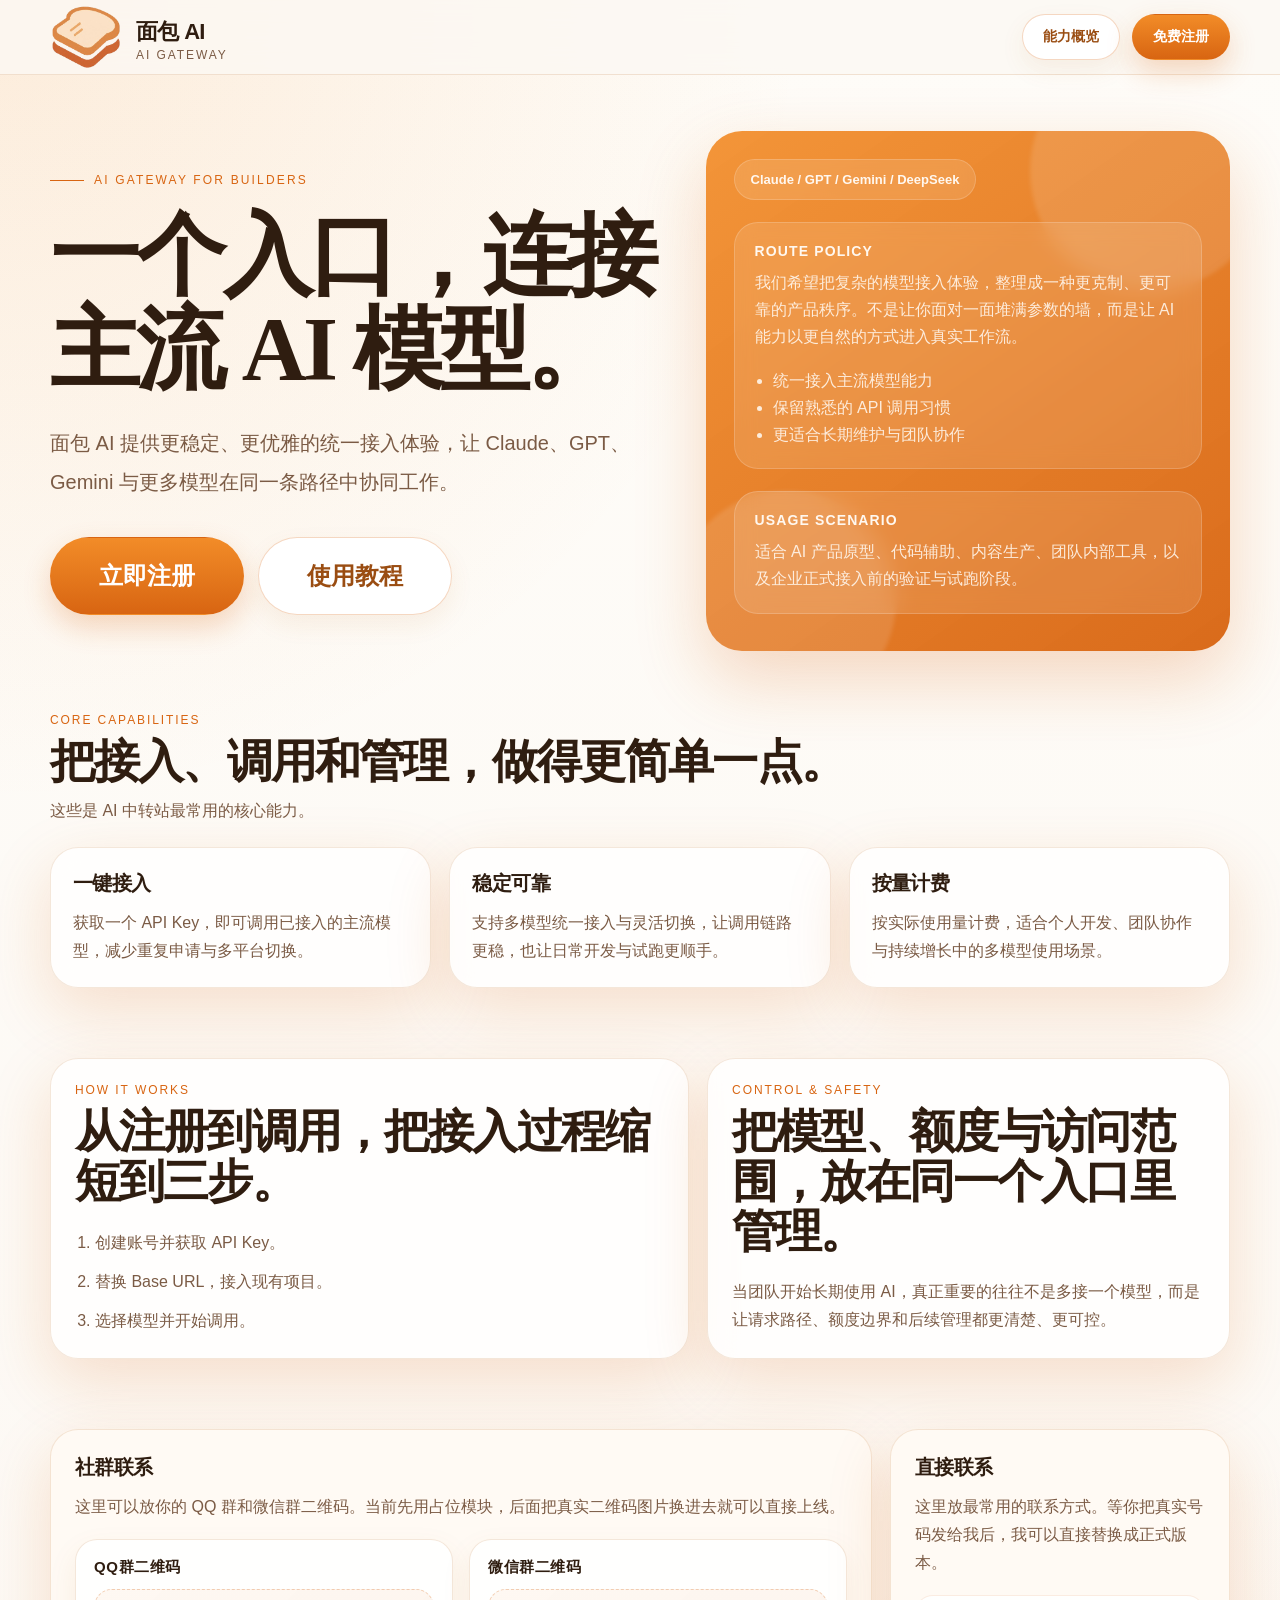
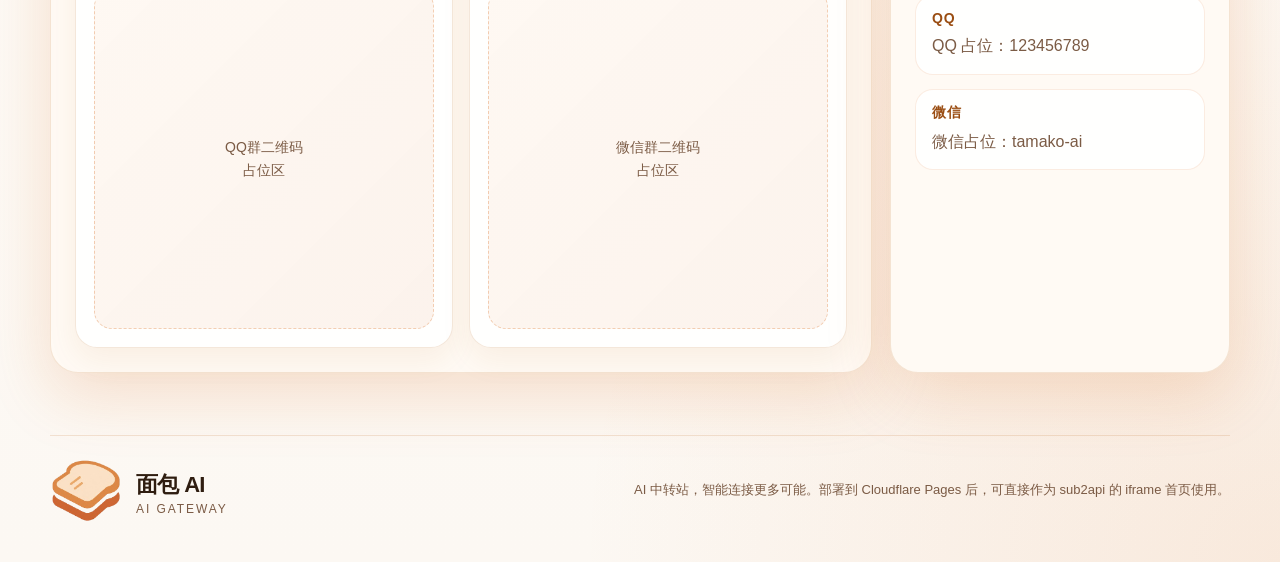
==== index.html @ 6a7656fc "Tighten contact card spacing" ====
<!doctype html>
<html lang="zh-CN">
<head>
  <meta charset="UTF-8">
  <meta name="viewport" content="width=device-width, initial-scale=1.0">
  <title>面包 AI | AI 中转站</title>
  <meta name="description" content="面包 AI 提供统一的 AI 接入入口，连接 Claude、GPT、Gemini 与更多模型。">
  <style>
    :root {
      --bg: #fcf8f3;
      --surface: rgba(255, 255, 255, 0.78);
      --surface-strong: #fffaf4;
      --fg: #2f1d10;
      --muted: #7b5b45;
      --line: rgba(184, 108, 31, 0.16);
      --accent: #f28c28;
      --accent-strong: #d86512;
      --shadow: 0 22px 64px rgba(216, 101, 18, 0.18);
      --radius: 28px;
      --max: 1180px;
      --font-display: "Iowan Old Style", "Noto Serif SC", "Source Han Serif SC", "Songti SC", serif;
      --font-body: -apple-system, BlinkMacSystemFont, "SF Pro Text", "PingFang SC", "Helvetica Neue", sans-serif;
    }

    * { box-sizing: border-box; }
    html { scroll-behavior: smooth; }
    body {
      margin: 0;
      color: var(--fg);
      font-family: var(--font-body);
      background:
        radial-gradient(circle at top left, rgba(242, 140, 40, 0.14) 0, transparent 32%),
        radial-gradient(circle at bottom right, rgba(216, 101, 18, 0.1) 0, transparent 28%),
        linear-gradient(180deg, #fefcf8 0%, var(--bg) 100%);
    }

    a { color: inherit; text-decoration: none; }
    img { display: block; max-width: 100%; }

    .shell {
      width: min(calc(100% - 32px), var(--max));
      margin: 0 auto;
    }

    .site-header {
      position: sticky;
      top: 0;
      z-index: 20;
      backdrop-filter: blur(16px);
      background: rgba(252, 248, 243, 0.82);
      border-bottom: 1px solid var(--line);
    }

    .header-row {
      display: flex;
      align-items: center;
      justify-content: space-between;
      gap: 20px;
      min-height: 74px;
    }

    .brand {
      display: flex;
      align-items: center;
      gap: 14px;
      min-width: 0;
    }

    .brand-mark {
      width: 72px;
      height: 72px;
      object-fit: contain;
      border-radius: 0;
      box-shadow: none;
      background: transparent;
      padding: 0;
      flex: none;
    }

    .brand-copy {
      display: flex;
      flex-direction: column;
      justify-content: center;
      min-height: 72px;
      padding-top: 8px;
    }

    .brand-copy strong {
      display: block;
      font-size: 22px;
      line-height: 1.1;
      letter-spacing: -0.03em;
    }

    .brand-copy span {
      display: block;
      margin-top: 4px;
      color: var(--muted);
      font-size: 12px;
      letter-spacing: 0.16em;
      text-transform: uppercase;
    }

    .header-actions {
      display: flex;
      gap: 12px;
      flex-wrap: wrap;
      justify-content: flex-end;
    }

    .btn {
      display: inline-flex;
      align-items: center;
      justify-content: center;
      min-height: 46px;
      padding: 0 20px;
      border-radius: 999px;
      border: 1px solid transparent;
      font-size: 14px;
      font-weight: 600;
      transition: transform 180ms ease, box-shadow 180ms ease, background 180ms ease;
    }

    .btn-hero-primary {
      min-height: 78px;
      padding: 0 48px;
      font-size: 24px;
      font-weight: 700;
      box-shadow: 0 22px 46px rgba(216, 101, 18, 0.34);
    }

    .btn-hero-secondary {
      min-height: 78px;
      padding: 0 48px;
      font-size: 24px;
      font-weight: 700;
    }

    .btn:hover { transform: translateY(-1px); }

    .btn-primary {
      color: #fff;
      background: linear-gradient(180deg, var(--accent), var(--accent-strong));
      box-shadow: 0 12px 28px rgba(216, 101, 18, 0.24);
    }

    .btn-secondary {
      background: rgba(255, 255, 255, 0.96);
      border-color: rgba(216, 101, 18, 0.26);
      color: #9a4d12;
      box-shadow: 0 10px 24px rgba(184, 108, 31, 0.08);
    }

    .hero {
      padding: 56px 0 36px;
    }

    .hero-grid {
      display: grid;
      grid-template-columns: minmax(0, 1.08fr) minmax(320px, 0.92fr);
      gap: 40px;
      align-items: center;
    }

    .hero-copy {
      max-width: 660px;
    }

    .eyebrow {
      display: inline-flex;
      align-items: center;
      gap: 10px;
      color: var(--accent-strong);
      font-size: 12px;
      letter-spacing: 0.18em;
      text-transform: uppercase;
    }

    .eyebrow::before {
      content: "";
      width: 34px;
      height: 1px;
      background: currentColor;
    }

    h1 {
      margin: 22px 0 0;
      max-width: 10.5em;
      font-family: var(--font-display);
      font-size: clamp(48px, 8vw, 90px);
      line-height: 1.04;
      letter-spacing: -0.04em;
    }

    .hero-copy p {
      margin: 28px 0 0;
      max-width: 34em;
      color: var(--muted);
      font-size: clamp(17px, 2.2vw, 20px);
      line-height: 1.92;
    }

    .hero-actions {
      display: flex;
      gap: 14px;
      flex-wrap: wrap;
      margin-top: 36px;
    }

    .feature-card,
    .panel,
    .cta {
      border: 1px solid var(--line);
      border-radius: var(--radius);
      background: var(--surface);
      backdrop-filter: blur(14px);
      box-shadow: var(--shadow);
    }

    .hero-visual {
      position: relative;
      overflow: hidden;
      min-height: 520px;
      padding: 28px;
      border-radius: 36px;
      background:
        linear-gradient(145deg, rgba(242, 140, 40, 0.92), rgba(216, 101, 18, 0.96)),
        linear-gradient(180deg, #fff, #fff);
      color: #fff8f0;
      box-shadow: 0 28px 70px rgba(216, 101, 18, 0.24);
    }

    .hero-visual::before,
    .hero-visual::after {
      content: "";
      position: absolute;
      border-radius: 999px;
      background: rgba(255, 255, 255, 0.12);
      filter: blur(2px);
    }

    .hero-visual::before {
      top: -80px;
      right: -40px;
      width: 240px;
      height: 240px;
    }

    .hero-visual::after {
      bottom: -60px;
      left: -30px;
      width: 220px;
      height: 220px;
    }

    .visual-chip,
    .visual-panel {
      position: relative;
      z-index: 1;
      border: 1px solid rgba(255, 255, 255, 0.18);
      border-radius: 24px;
      background: rgba(255, 248, 240, 0.12);
      backdrop-filter: blur(10px);
    }

    .visual-chip {
      display: inline-flex;
      align-items: center;
      gap: 10px;
      padding: 12px 16px;
      font-size: 13px;
      font-weight: 600;
    }

    .visual-panel {
      margin-top: 22px;
      padding: 20px;
    }

    .visual-panel strong {
      display: block;
      margin-bottom: 10px;
      font-size: 14px;
      letter-spacing: 0.08em;
      text-transform: uppercase;
    }

    .visual-panel p,
    .visual-list li {
      margin: 0;
      color: rgba(255, 248, 240, 0.88);
      line-height: 1.7;
    }

    .visual-list {
      margin: 16px 0 0;
      padding-left: 18px;
    }

    .section {
      padding: 26px 0 44px;
    }

    .section-head {
      display: flex;
      flex-direction: column;
      gap: 10px;
      margin-bottom: 22px;
    }

    .section-head small {
      color: var(--accent-strong);
      font-size: 12px;
      letter-spacing: 0.16em;
      text-transform: uppercase;
    }

    .section-head h2 {
      margin: 0;
      font-family: var(--font-display);
      font-size: clamp(30px, 4vw, 46px);
      line-height: 1.08;
      letter-spacing: -0.04em;
    }

    .section-head p {
      margin: 0;
      max-width: 780px;
      color: var(--muted);
      line-height: 1.8;
    }

    .feature-grid {
      display: grid;
      grid-template-columns: repeat(3, minmax(0, 1fr));
      gap: 18px;
    }

    .feature-card {
      padding: 22px;
    }

    .feature-card h3,
    .panel h3,
    .cta h3 {
      margin: 0 0 12px;
      font-size: 20px;
      letter-spacing: -0.03em;
    }

    .feature-card p,
    .panel p,
    .cta p {
      margin: 0;
      color: var(--muted);
      line-height: 1.75;
    }

    .route-grid {
      display: grid;
      grid-template-columns: 1.1fr 0.9fr;
      gap: 18px;
    }

    .panel {
      padding: 24px;
    }

    .flow {
      margin: 0;
      padding-left: 20px;
      color: var(--muted);
    }

    .flow li { margin-top: 12px; line-height: 1.7; }

    .cta-wrap {
      display: grid;
      grid-template-columns: 1fr 340px;
      gap: 18px;
    }

    .cta {
      padding: 24px;
      background: var(--surface-strong);
    }

    .contact-grid {
      display: grid;
      grid-template-columns: repeat(2, minmax(0, 1fr));
      gap: 16px;
      margin-top: 18px;
    }

    .contact-card {
      padding: 18px;
      border: 1px solid var(--line);
      border-radius: 22px;
      background: rgba(255, 255, 255, 0.88);
      box-shadow: 0 12px 30px rgba(184, 108, 31, 0.08);
    }

    .contact-card strong {
      display: block;
      margin-bottom: 12px;
      font-size: 15px;
      letter-spacing: 0.04em;
    }

    .qr-placeholder {
      aspect-ratio: 1 / 1;
      width: 100%;
      border-radius: 18px;
      border: 1px dashed rgba(216, 101, 18, 0.28);
      background:
        linear-gradient(135deg, rgba(242, 140, 40, 0.06), rgba(216, 101, 18, 0.08)),
        #fff;
      display: flex;
      align-items: center;
      justify-content: center;
      color: var(--muted);
      font-size: 14px;
      text-align: center;
      line-height: 1.7;
      padding: 14px;
    }

    .contact-list {
      display: grid;
      gap: 14px;
      margin-top: 18px;
    }

    .contact-item {
      padding: 14px 16px;
      border-radius: 18px;
      background: rgba(255, 255, 255, 0.9);
      border: 1px solid rgba(216, 101, 18, 0.12);
    }

    .contact-item strong {
      display: block;
      margin-bottom: 6px;
      font-size: 14px;
      letter-spacing: 0.06em;
      text-transform: uppercase;
      color: #9a4d12;
    }

    .contact-item span {
      color: var(--muted);
      line-height: 1.7;
    }

    .footer {
      padding: 18px 0 36px;
    }

    .footer-row {
      display: flex;
      align-items: center;
      justify-content: space-between;
      gap: 18px;
      padding-top: 18px;
      border-top: 1px solid var(--line);
    }

    .footer-note {
      color: var(--muted);
      font-size: 13px;
      line-height: 1.7;
    }

    @media (max-width: 960px) {
      .hero-grid,
      .route-grid,
      .cta-wrap,
      .feature-grid {
        grid-template-columns: 1fr;
      }

      .hero-visual { min-height: 420px; }
      .contact-grid { grid-template-columns: 1fr; }
    }

    @media (max-width: 640px) {
      .shell { width: min(calc(100% - 24px), var(--max)); }
      .header-row,
      .footer-row { align-items: flex-start; flex-direction: column; }
      .header-actions { justify-content: flex-start; }
      .hero { padding-top: 36px; }
      .btn { width: 100%; }
      .hero-actions { flex-direction: column; }
    }
  </style>
</head>
<body>
  <header class="site-header">
    <div class="shell header-row">
      <a class="brand" href="#top" aria-label="面包 AI 首页">
        <img class="brand-mark" src="./logo.png" alt="面包 AI Logo">
        <div class="brand-copy">
          <strong>面包 AI</strong>
          <span>AI Gateway</span>
        </div>
      </a>
      <div class="header-actions">
        <a class="btn btn-secondary" href="#features">能力概览</a>
        <a class="btn btn-primary js-register-link" href="#start">免费注册</a>
      </div>
    </div>
  </header>

  <main id="top">
    <section class="hero">
      <div class="shell hero-grid">
        <div class="hero-copy">
          <div class="eyebrow">AI Gateway For Builders</div>
          <h1>一个入口，连接主流 AI 模型。</h1>
          <p>面包 AI 提供更稳定、更优雅的统一接入体验，让 Claude、GPT、Gemini 与更多模型在同一条路径中协同工作。</p>
          <div class="hero-actions">
            <a class="btn btn-primary btn-hero-primary js-register-link" href="#start">立即注册</a>
            <a class="btn btn-secondary btn-hero-secondary" href="#features">使用教程</a>
          </div>
        </div>

        <div class="hero-visual" aria-hidden="true">
          <div class="visual-chip">Claude / GPT / Gemini / DeepSeek</div>
          <div class="visual-panel">
            <strong>Route Policy</strong>
            <p>我们希望把复杂的模型接入体验，整理成一种更克制、更可靠的产品秩序。不是让你面对一面堆满参数的墙，而是让 AI 能力以更自然的方式进入真实工作流。</p>
            <ul class="visual-list">
              <li>统一接入主流模型能力</li>
              <li>保留熟悉的 API 调用习惯</li>
              <li>更适合长期维护与团队协作</li>
            </ul>
          </div>
          <div class="visual-panel">
            <strong>Usage Scenario</strong>
            <p>适合 AI 产品原型、代码辅助、内容生产、团队内部工具，以及企业正式接入前的验证与试跑阶段。</p>
          </div>
        </div>
      </div>
    </section>

    <section class="section" id="features">
      <div class="shell">
        <div class="section-head">
          <small>Core Capabilities</small>
          <h2>把接入、调用和管理，做得更简单一点。</h2>
          <p>这些是 AI 中转站最常用的核心能力。</p>
        </div>
        <div class="feature-grid">
          <article class="feature-card">
            <h3>一键接入</h3>
            <p>获取一个 API Key，即可调用已接入的主流模型，减少重复申请与多平台切换。</p>
          </article>
          <article class="feature-card">
            <h3>稳定可靠</h3>
            <p>支持多模型统一接入与灵活切换，让调用链路更稳，也让日常开发与试跑更顺手。</p>
          </article>
          <article class="feature-card">
            <h3>按量计费</h3>
            <p>按实际使用量计费，适合个人开发、团队协作与持续增长中的多模型使用场景。</p>
          </article>
        </div>
      </div>
    </section>

    <section class="section" id="routes">
      <div class="shell route-grid">
        <article class="panel">
          <div class="section-head">
            <small>How It Works</small>
            <h2>从注册到调用，把接入过程缩短到三步。</h2>
          </div>
          <ol class="flow">
            <li>创建账号并获取 API Key。</li>
            <li>替换 Base URL，接入现有项目。</li>
            <li>选择模型并开始调用。</li>
          </ol>
        </article>
        <article class="panel">
          <div class="section-head">
            <small>Control & Safety</small>
            <h2>把模型、额度与访问范围，放在同一个入口里管理。</h2>
          </div>
          <p>当团队开始长期使用 AI，真正重要的往往不是多接一个模型，而是让请求路径、额度边界和后续管理都更清楚、更可控。</p>
        </article>
      </div>
    </section>

    <section class="section" id="start">
      <div class="shell cta-wrap">
        <article class="cta">
          <h3>社群联系</h3>
          <p>这里可以放你的 QQ 群和微信群二维码。当前先用占位模块，后面把真实二维码图片换进去就可以直接上线。</p>
          <div class="contact-grid">
            <div class="contact-card">
              <strong>QQ群二维码</strong>
              <div class="qr-placeholder">QQ群二维码<br>占位区</div>
            </div>
            <div class="contact-card">
              <strong>微信群二维码</strong>
              <div class="qr-placeholder">微信群二维码<br>占位区</div>
            </div>
          </div>
        </article>
        <article class="cta">
          <h3>直接联系</h3>
          <p>这里放最常用的联系方式。等你把真实号码发给我后，我可以直接替换成正式版本。</p>
          <div class="contact-list">
            <div class="contact-item">
              <strong>QQ</strong>
              <span>QQ 占位：123456789</span>
            </div>
            <div class="contact-item">
              <strong>微信</strong>
              <span>微信占位：tamako-ai</span>
            </div>
          </div>
        </article>
      </div>
    </section>
  </main>

  <footer class="footer">
    <div class="shell footer-row">
      <div class="brand">
        <img class="brand-mark" src="./logo.png" alt="面包 AI Logo">
        <div class="brand-copy">
          <strong>面包 AI</strong>
          <span>AI Gateway</span>
        </div>
      </div>
      <div class="footer-note">AI 中转站，智能连接更多可能。部署到 Cloudflare Pages 后，可直接作为 sub2api 的 iframe 首页使用。</div>
    </div>
  </footer>

  <script>
    (function () {
      const links = document.querySelectorAll('.js-register-link');
      let origin = '';

      if (document.referrer) {
        try {
          origin = new URL(document.referrer).origin;
        } catch (error) {
          origin = '';
        }
      }

      if (!origin) return;

      links.forEach((link) => {
        link.href = origin + '/register';
        link.target = '_top';
        link.rel = 'noopener';
      });
    })();
  </script>
</body>
</html>
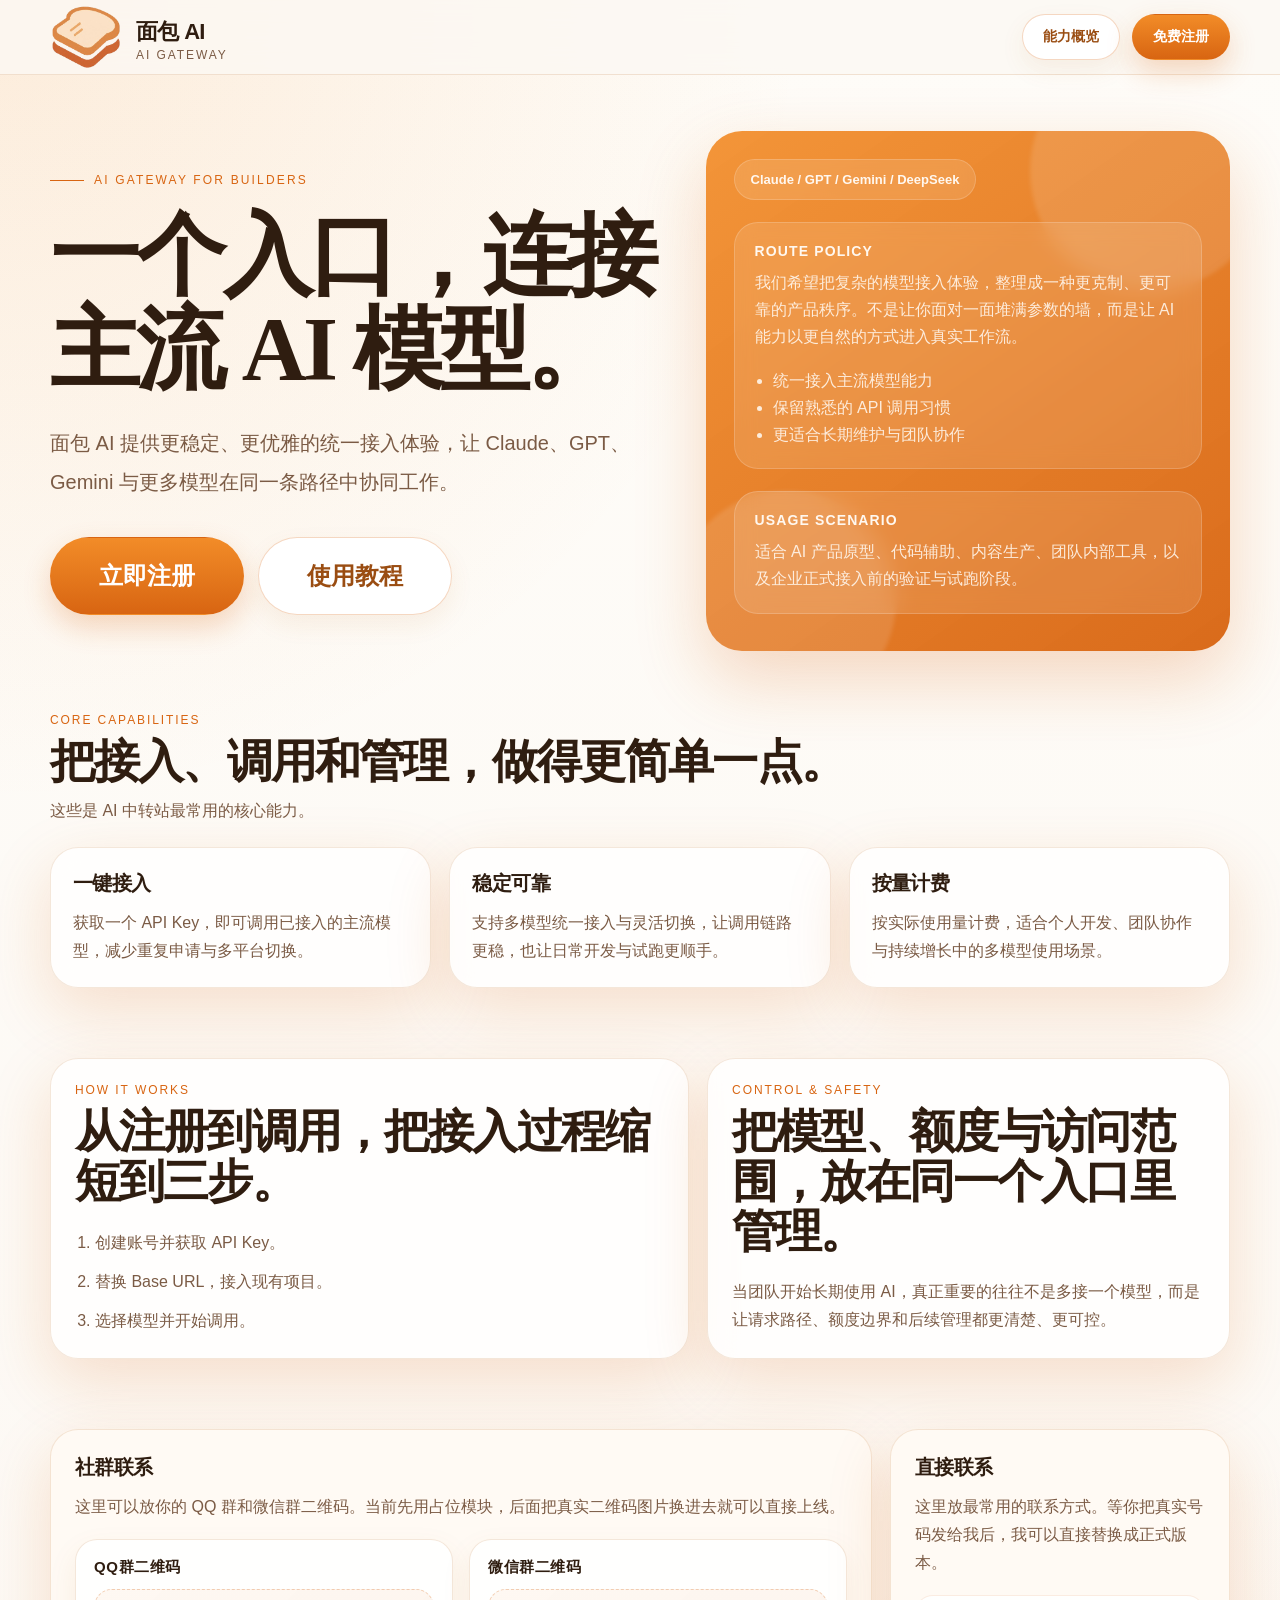
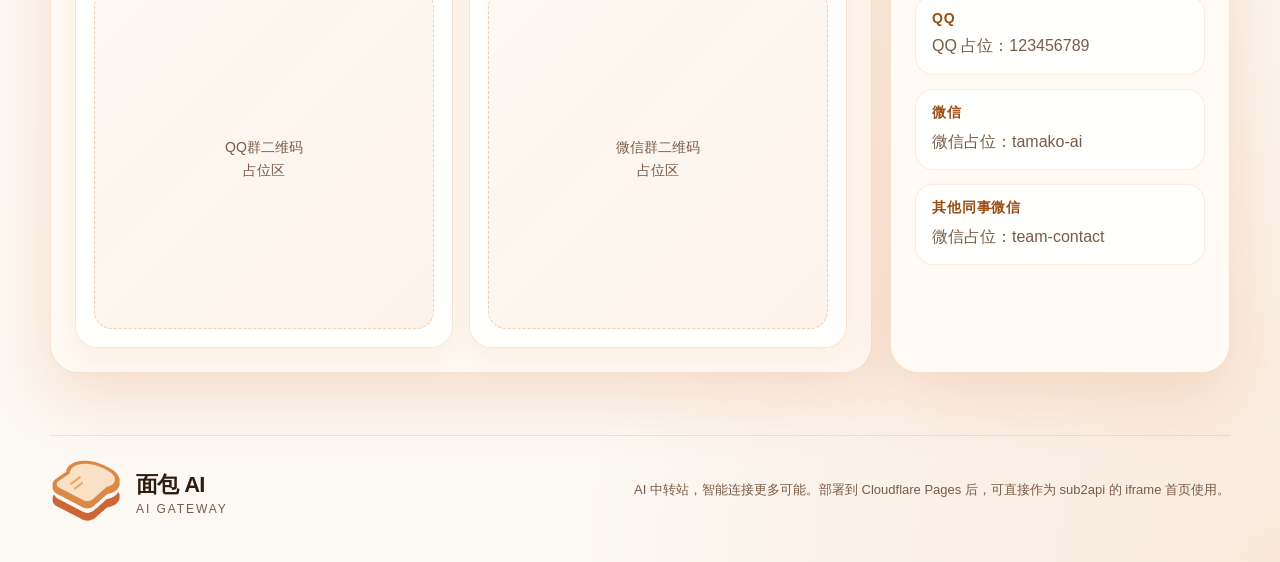
==== commit 3dff43fb: "Add teammate contact placeholder" ====
--- a/index.html
+++ b/index.html
@@ -618,6 +618,10 @@
               <strong>微信</strong>
               <span>微信占位：tamako-ai</span>
             </div>
+            <div class="contact-item">
+              <strong>其他同事微信</strong>
+              <span>微信占位：team-contact</span>
+            </div>
           </div>
         </article>
       </div>
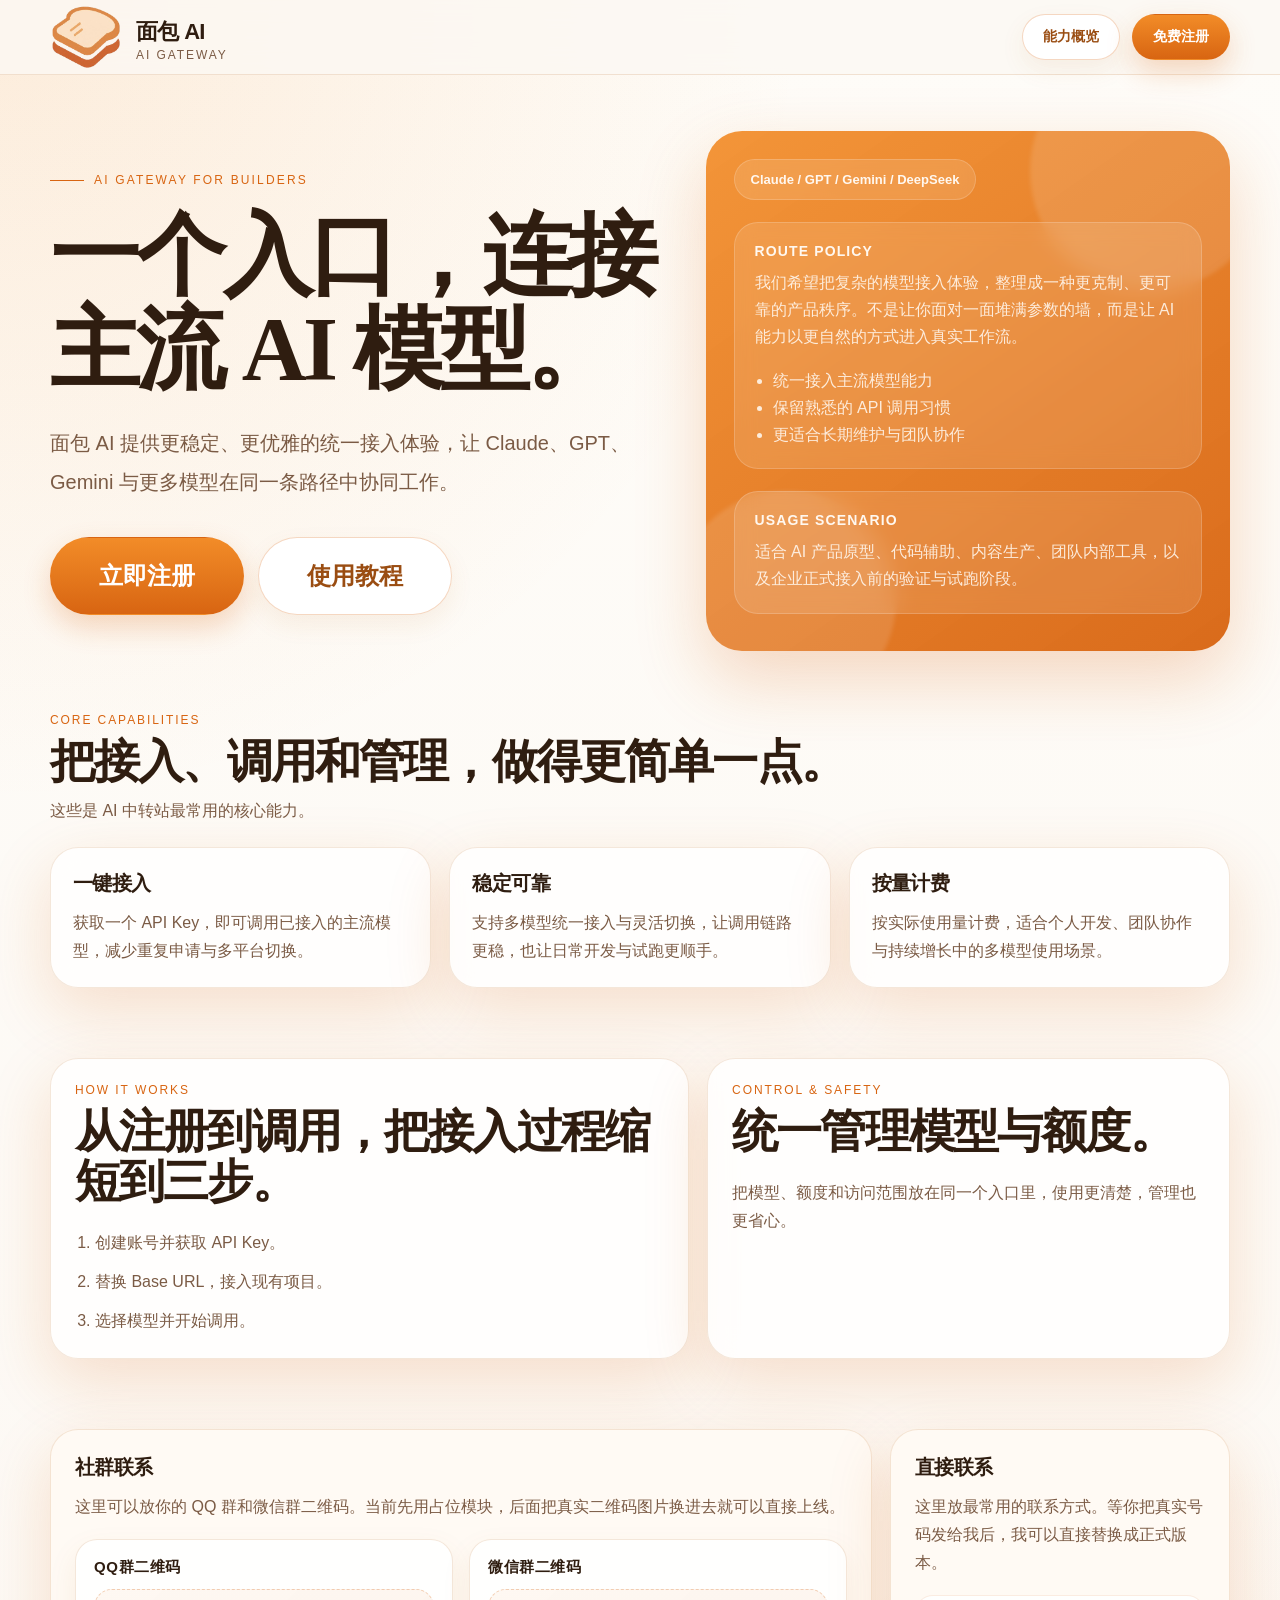
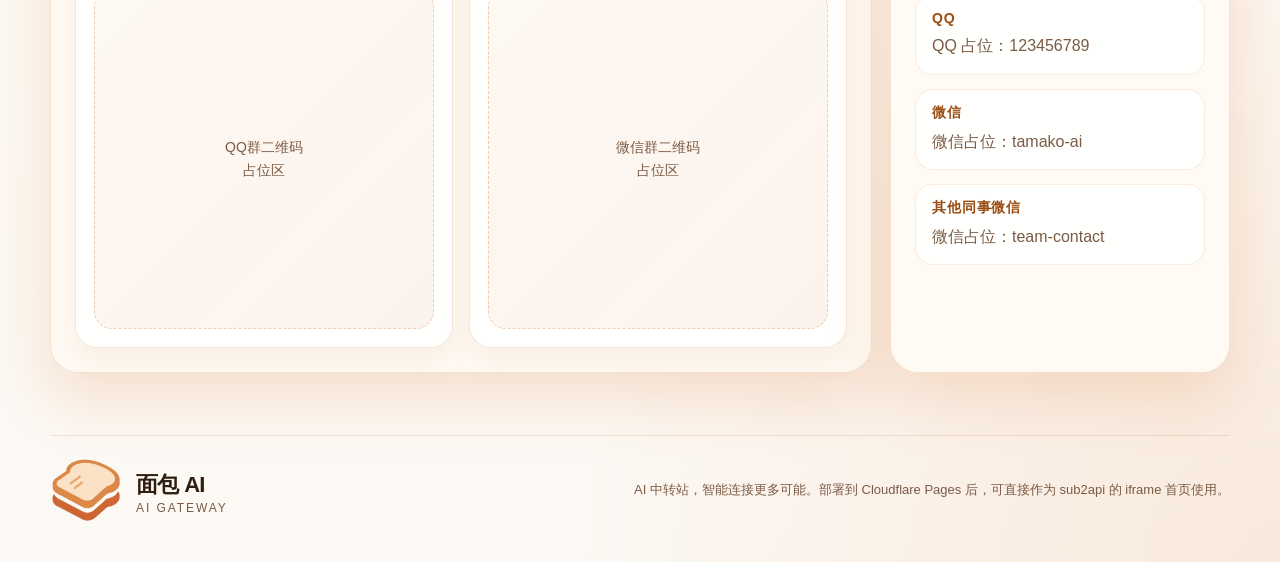
==== commit 4655d0ad: "Shorten control section copy" ====
--- a/index.html
+++ b/index.html
@@ -583,9 +583,9 @@
         <article class="panel">
           <div class="section-head">
             <small>Control & Safety</small>
-            <h2>把模型、额度与访问范围，放在同一个入口里管理。</h2>
+            <h2>统一管理模型与额度。</h2>
           </div>
-          <p>当团队开始长期使用 AI，真正重要的往往不是多接一个模型，而是让请求路径、额度边界和后续管理都更清楚、更可控。</p>
+          <p>把模型、额度和访问范围放在同一个入口里，使用更清楚，管理也更省心。</p>
         </article>
       </div>
     </section>
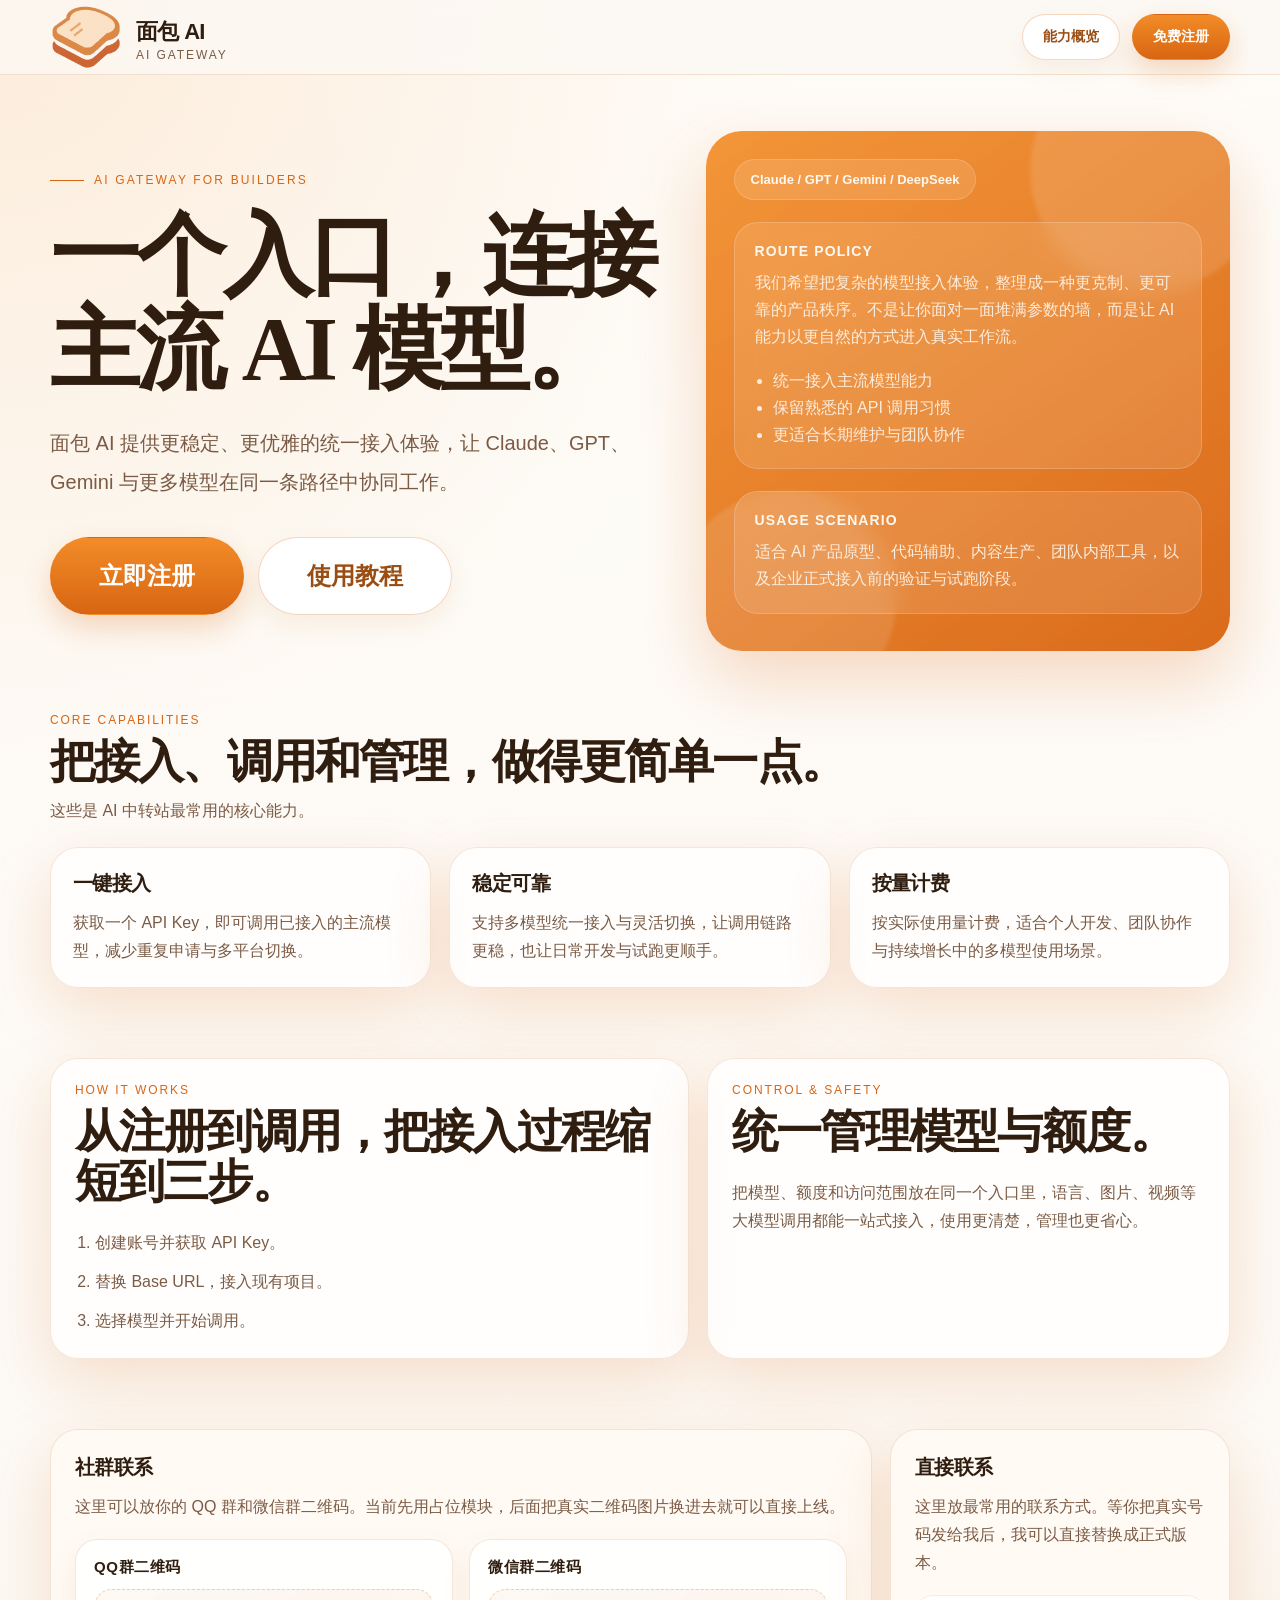
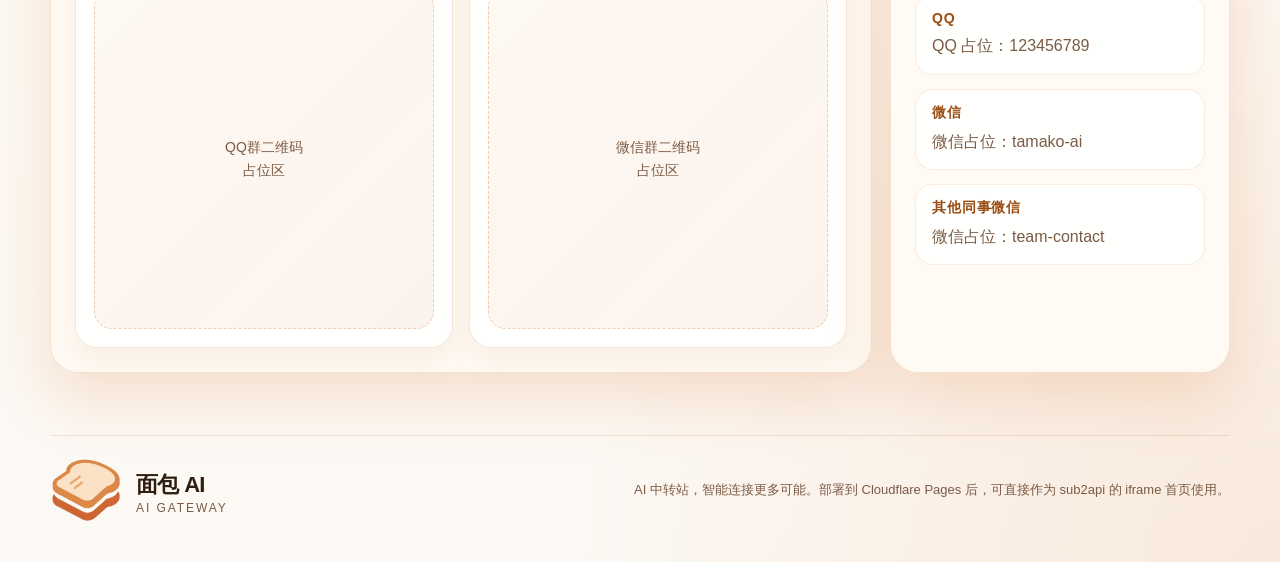
==== commit c9c57d11: "Refine control section description" ====
--- a/index.html
+++ b/index.html
@@ -585,7 +585,7 @@
             <small>Control & Safety</small>
             <h2>统一管理模型与额度。</h2>
           </div>
-          <p>把模型、额度和访问范围放在同一个入口里，使用更清楚，管理也更省心。</p>
+          <p>把模型、额度和访问范围放在同一个入口里，语言、图片、视频等大模型调用都能一站式接入，使用更清楚，管理也更省心。</p>
         </article>
       </div>
     </section>
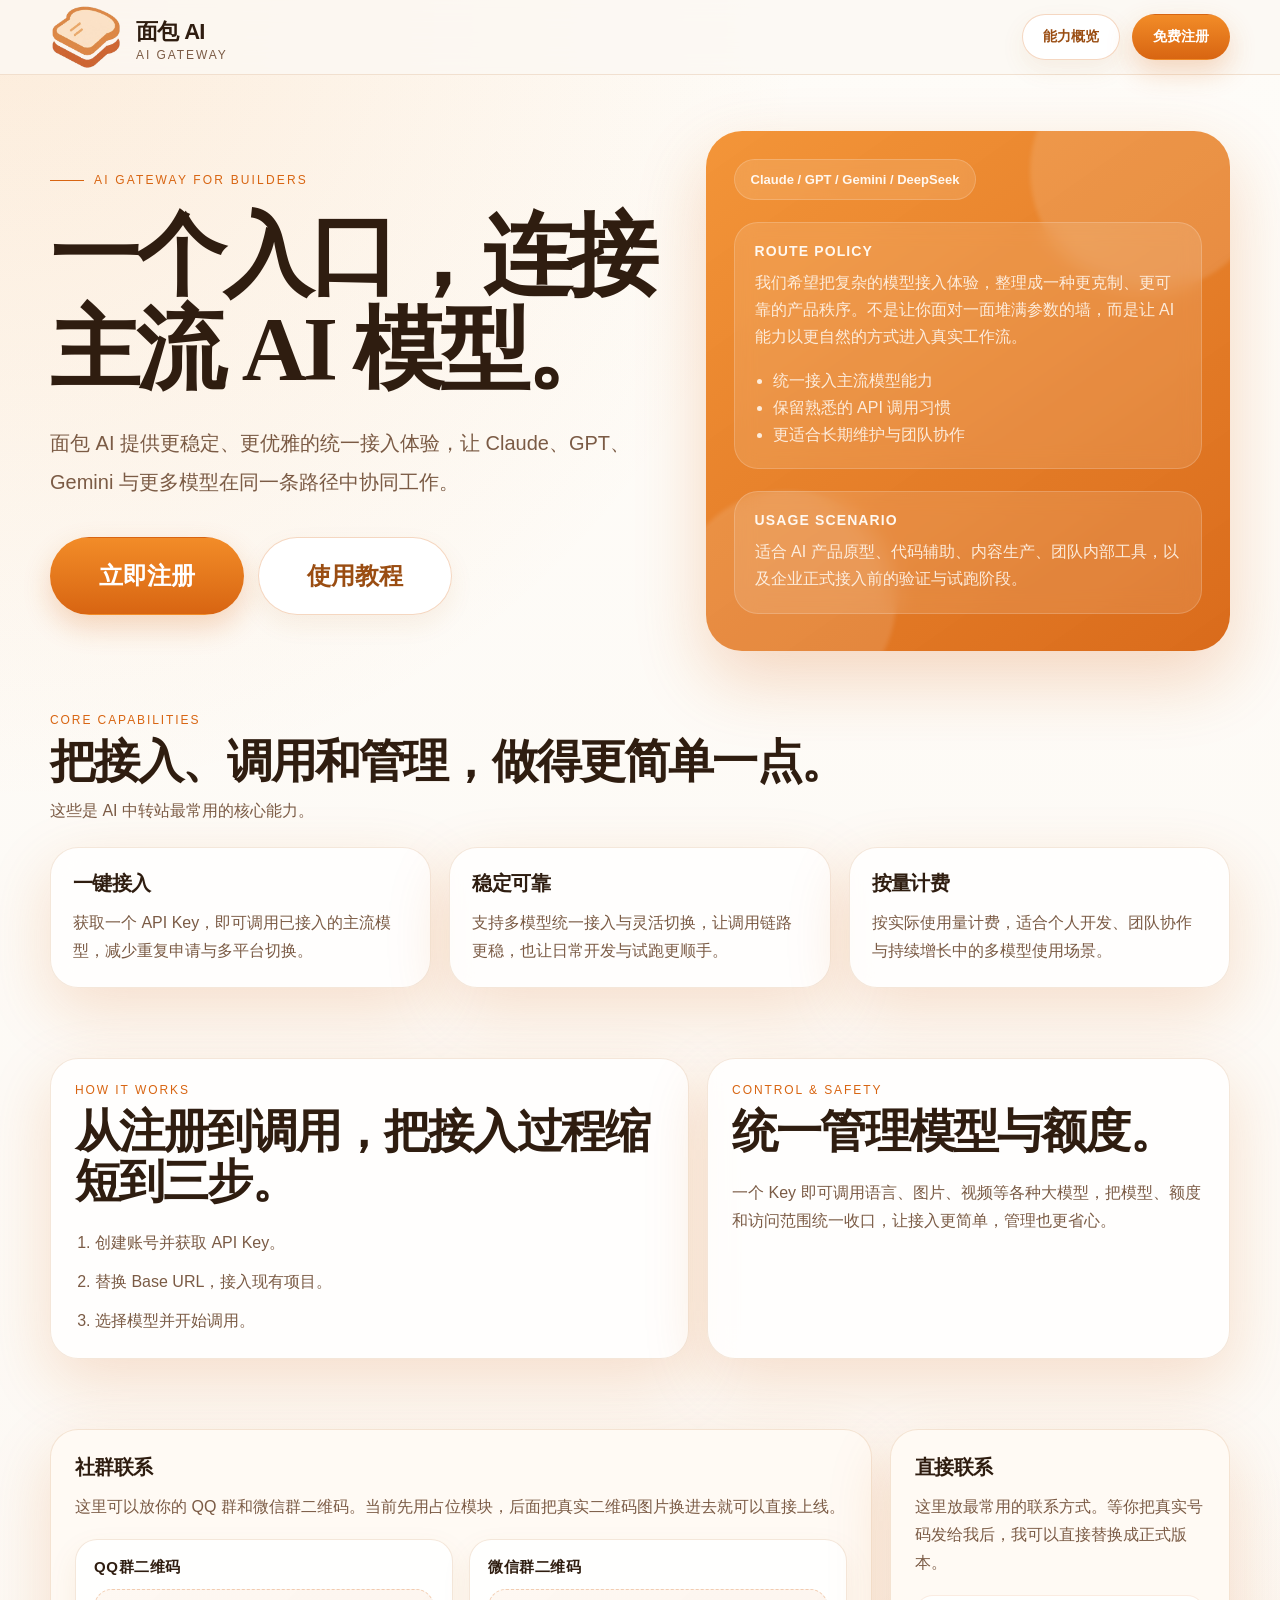
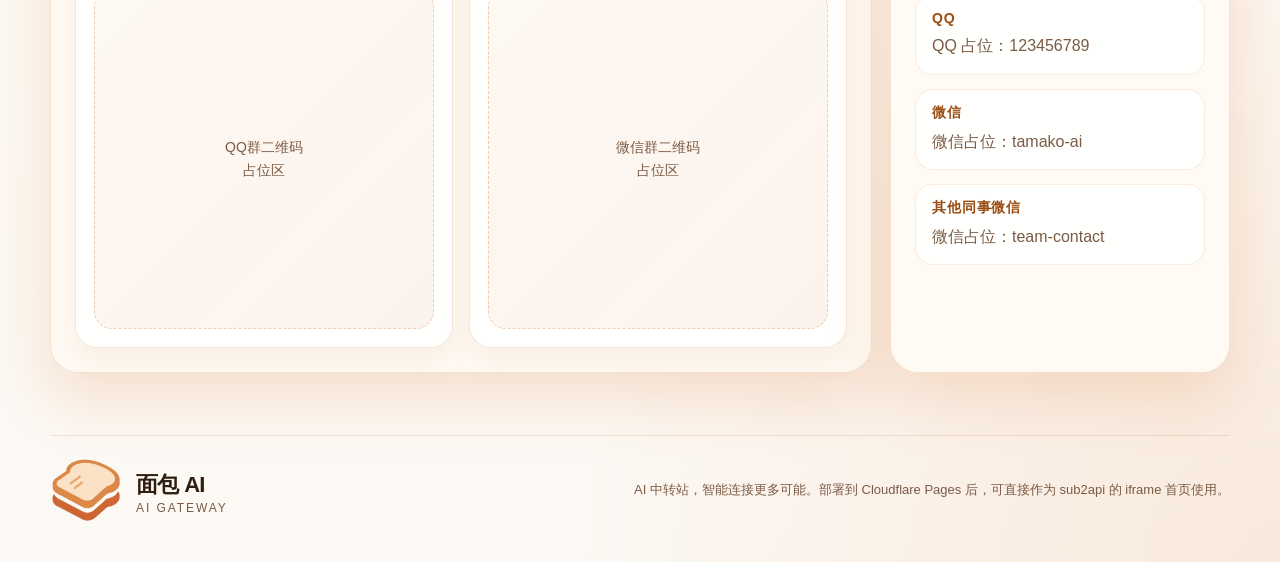
==== commit 1e542d64: "Emphasize one-key multi-model access" ====
--- a/index.html
+++ b/index.html
@@ -585,7 +585,7 @@
             <small>Control & Safety</small>
             <h2>统一管理模型与额度。</h2>
           </div>
-          <p>把模型、额度和访问范围放在同一个入口里，语言、图片、视频等大模型调用都能一站式接入，使用更清楚，管理也更省心。</p>
+          <p>一个 Key 即可调用语言、图片、视频等各种大模型，把模型、额度和访问范围统一收口，让接入更简单，管理也更省心。</p>
         </article>
       </div>
     </section>
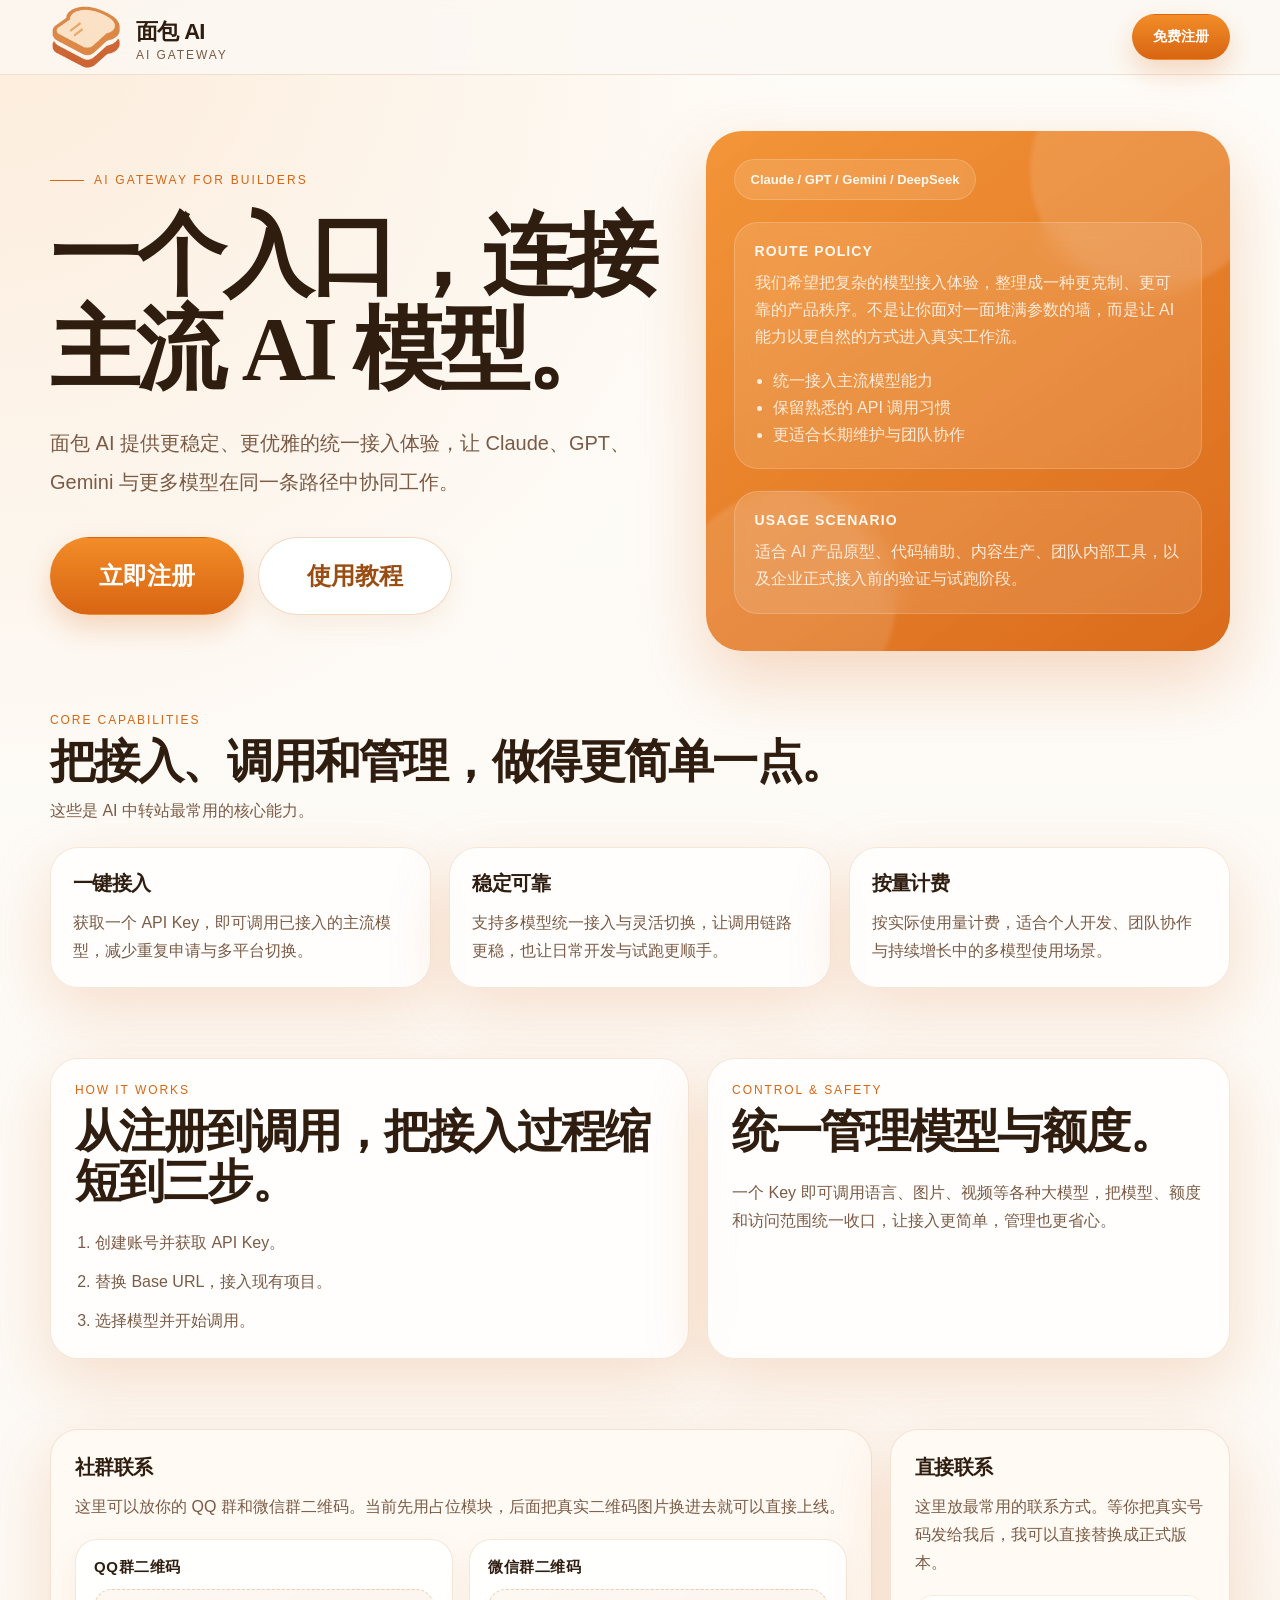
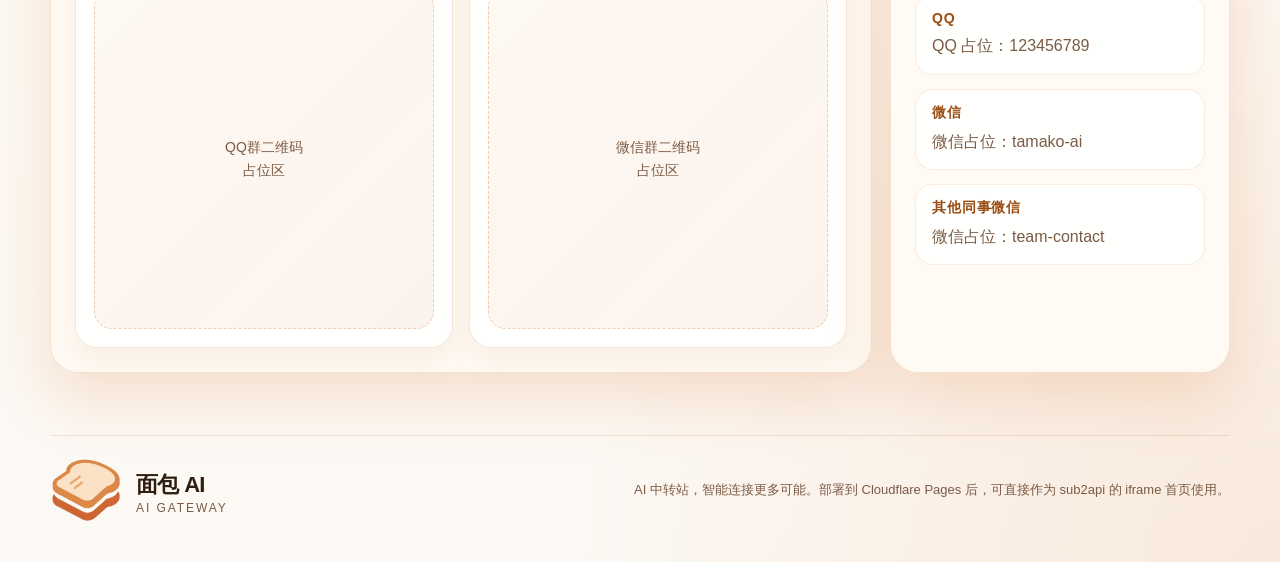
==== commit 18487129: "Simplify header CTA" ====
--- a/index.html
+++ b/index.html
@@ -505,7 +505,6 @@
         </div>
       </a>
       <div class="header-actions">
-        <a class="btn btn-secondary" href="#features">能力概览</a>
         <a class="btn btn-primary js-register-link" href="#start">免费注册</a>
       </div>
     </div>
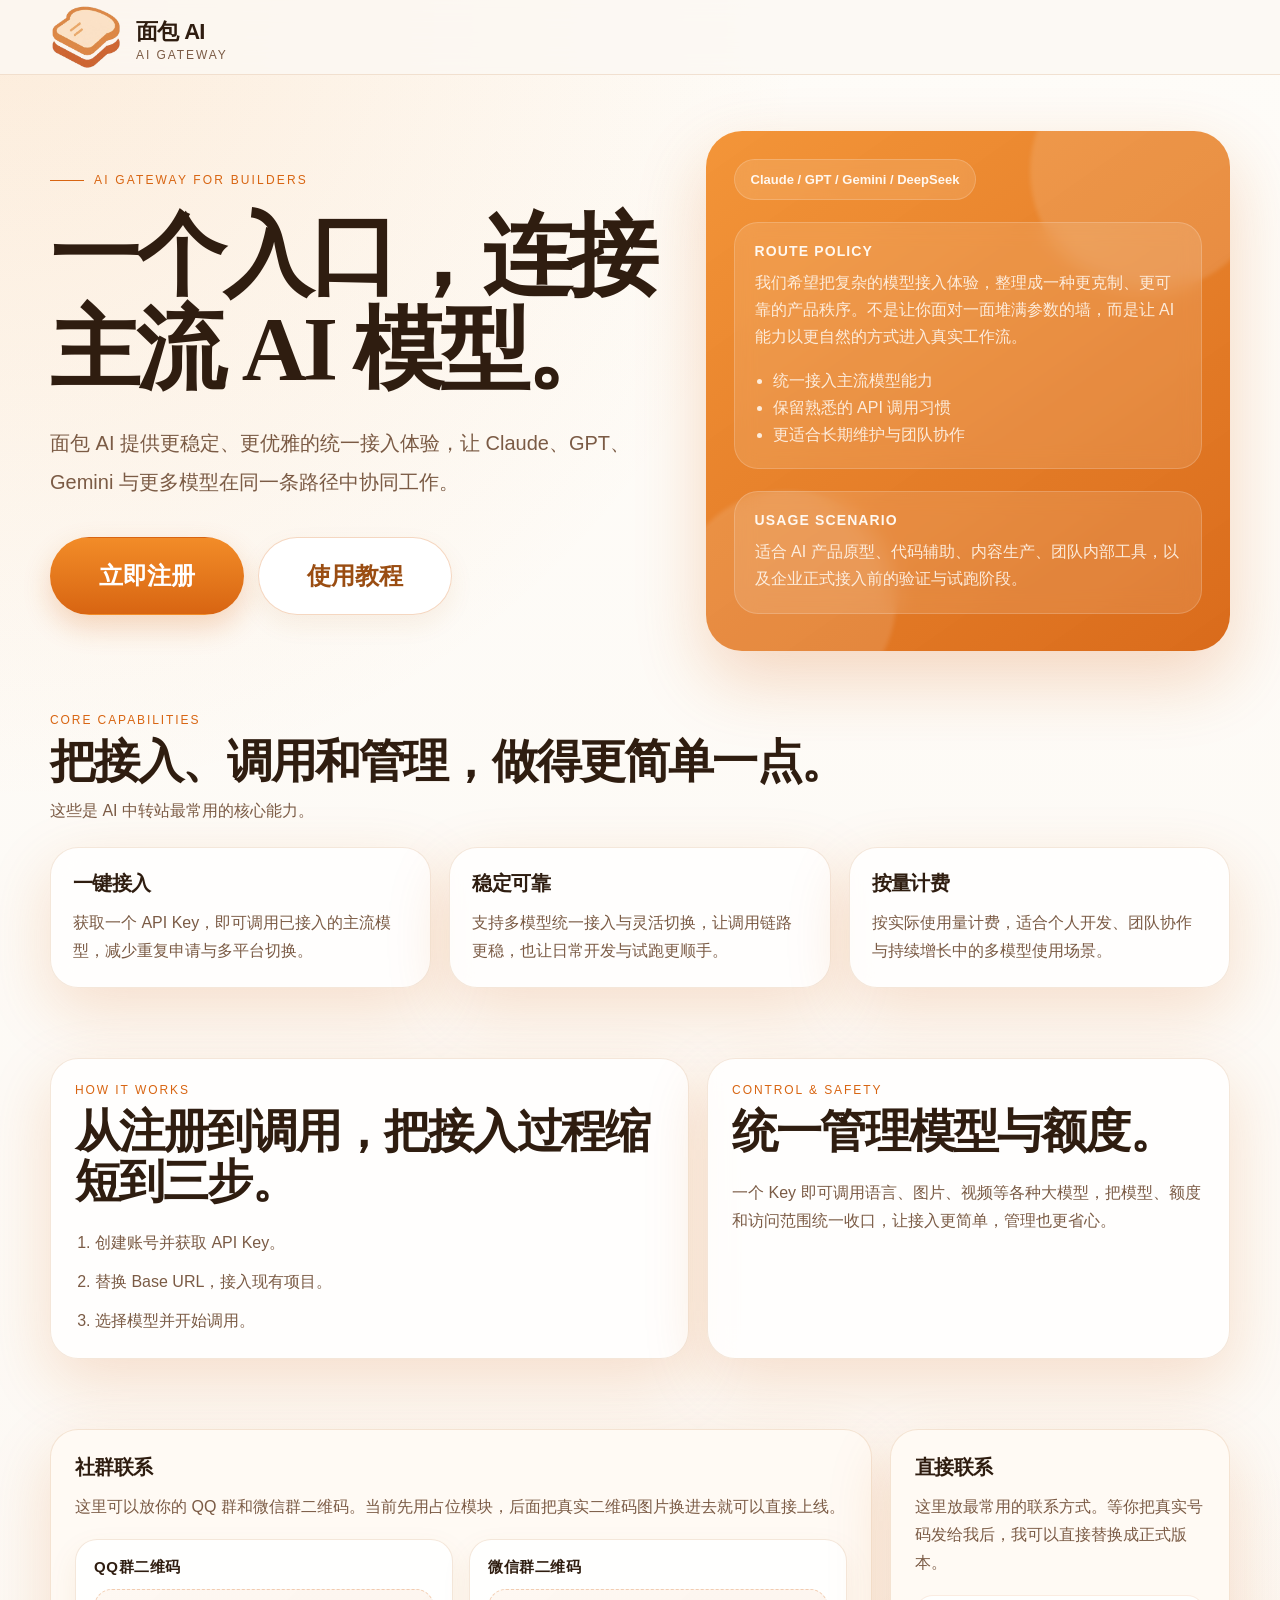
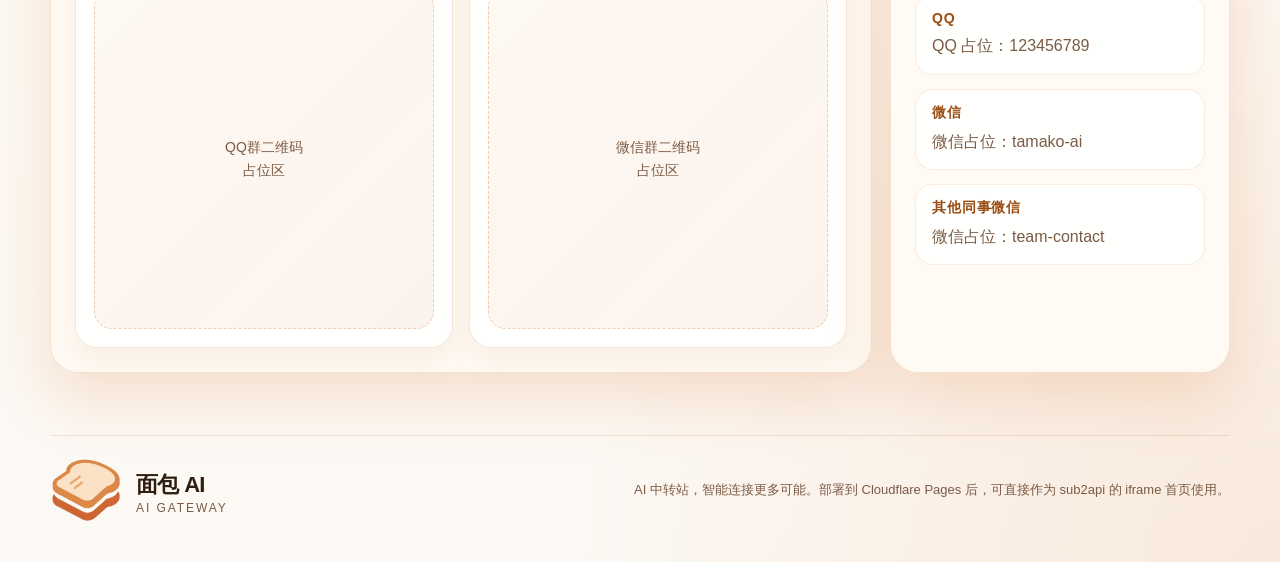
==== commit 03e2ee66: "Remove header register button" ====
--- a/index.html
+++ b/index.html
@@ -504,9 +504,6 @@
           <span>AI Gateway</span>
         </div>
       </a>
-      <div class="header-actions">
-        <a class="btn btn-primary js-register-link" href="#start">免费注册</a>
-      </div>
     </div>
   </header>
 
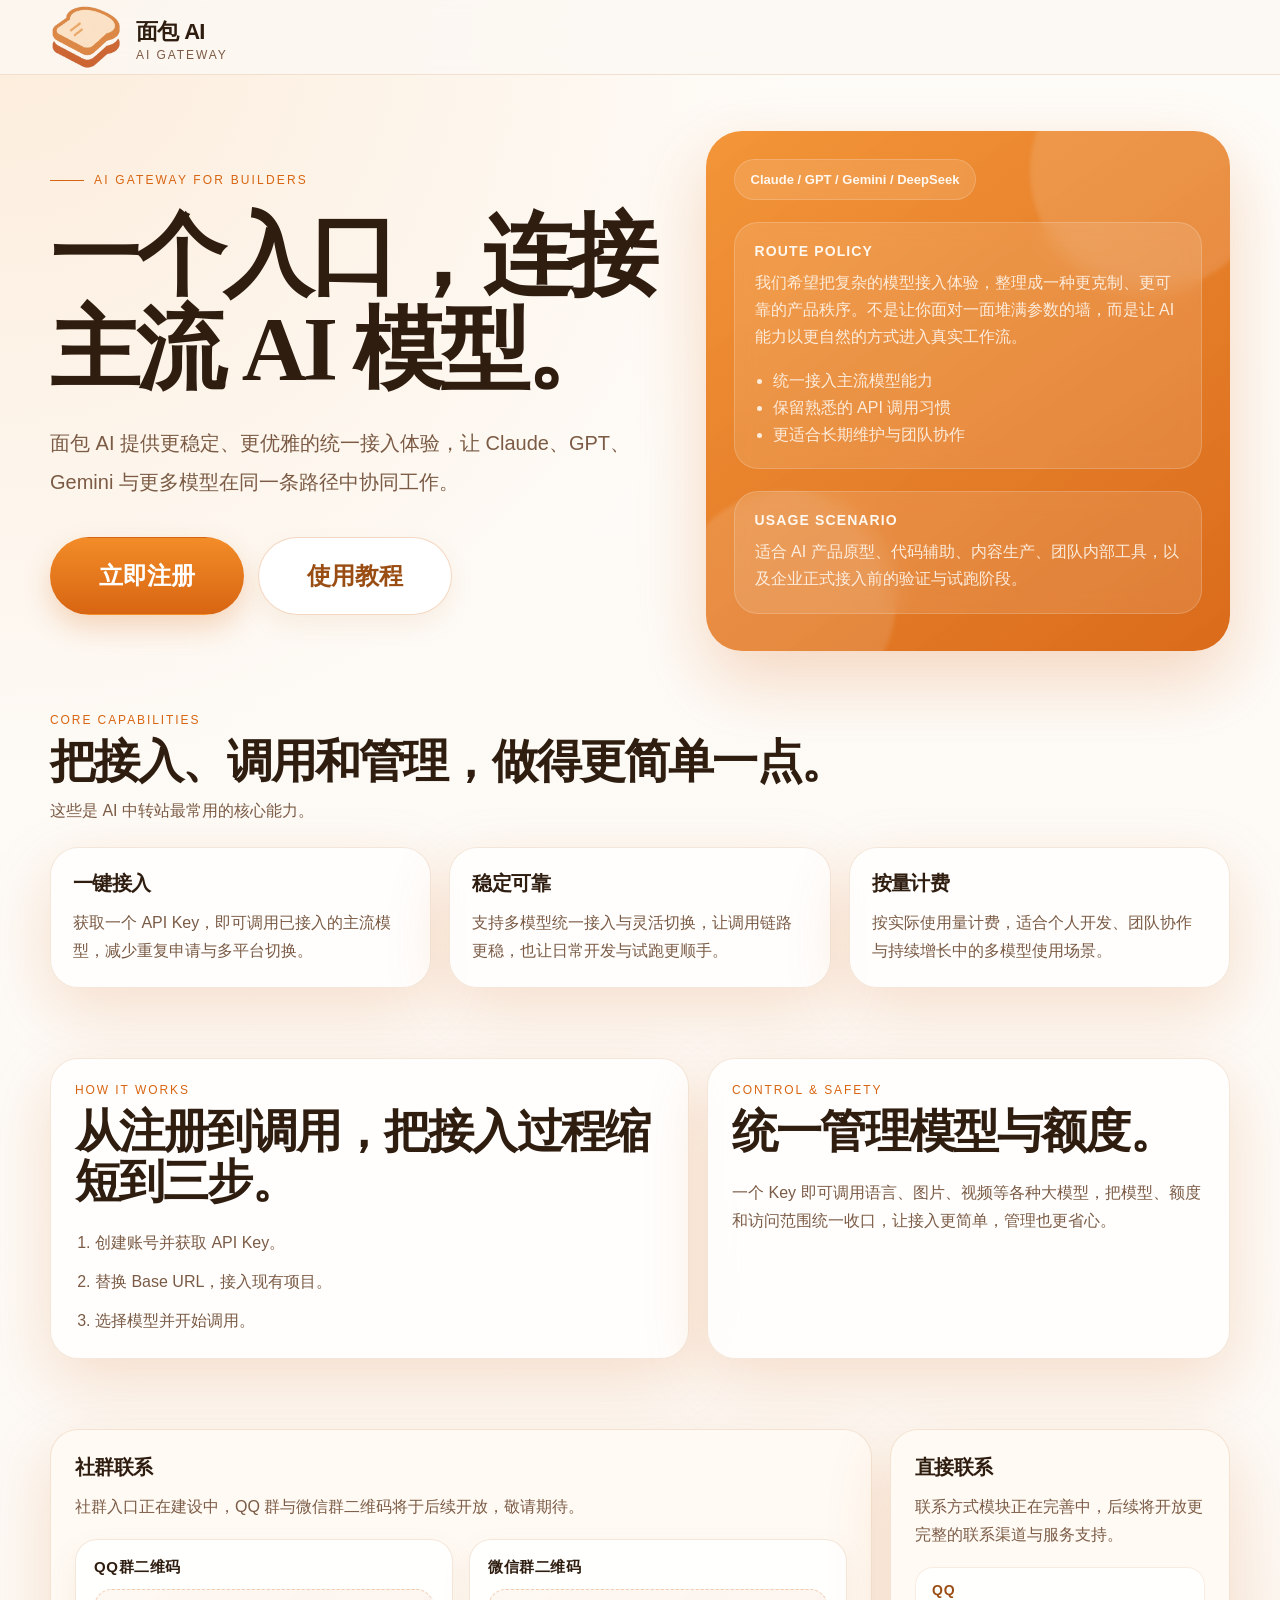
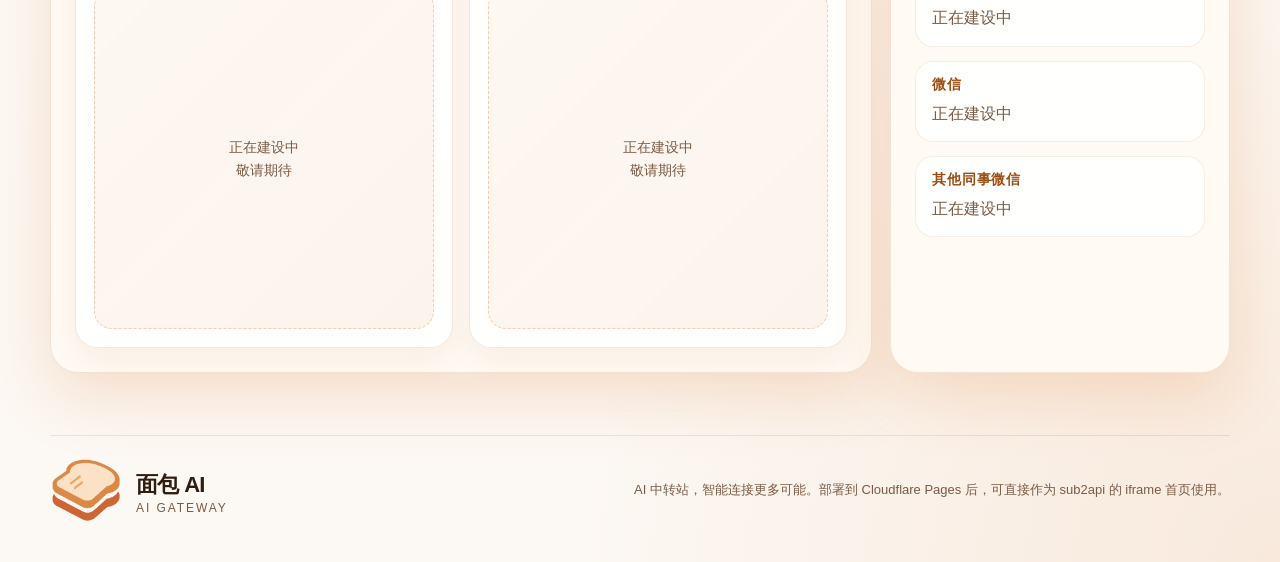
==== commit ed4b973d: "Replace contact copy with coming-soon messaging" ====
--- a/index.html
+++ b/index.html
@@ -590,33 +590,33 @@
       <div class="shell cta-wrap">
         <article class="cta">
           <h3>社群联系</h3>
-          <p>这里可以放你的 QQ 群和微信群二维码。当前先用占位模块，后面把真实二维码图片换进去就可以直接上线。</p>
+          <p>社群入口正在建设中，QQ 群与微信群二维码将于后续开放，敬请期待。</p>
           <div class="contact-grid">
             <div class="contact-card">
               <strong>QQ群二维码</strong>
-              <div class="qr-placeholder">QQ群二维码<br>占位区</div>
+              <div class="qr-placeholder">正在建设中<br>敬请期待</div>
             </div>
             <div class="contact-card">
               <strong>微信群二维码</strong>
-              <div class="qr-placeholder">微信群二维码<br>占位区</div>
+              <div class="qr-placeholder">正在建设中<br>敬请期待</div>
             </div>
           </div>
         </article>
         <article class="cta">
           <h3>直接联系</h3>
-          <p>这里放最常用的联系方式。等你把真实号码发给我后，我可以直接替换成正式版本。</p>
+          <p>联系方式模块正在完善中，后续将开放更完整的联系渠道与服务支持。</p>
           <div class="contact-list">
             <div class="contact-item">
               <strong>QQ</strong>
-              <span>QQ 占位：123456789</span>
+              <span>正在建设中</span>
             </div>
             <div class="contact-item">
               <strong>微信</strong>
-              <span>微信占位：tamako-ai</span>
+              <span>正在建设中</span>
             </div>
             <div class="contact-item">
               <strong>其他同事微信</strong>
-              <span>微信占位：team-contact</span>
+              <span>正在建设中</span>
             </div>
           </div>
         </article>
